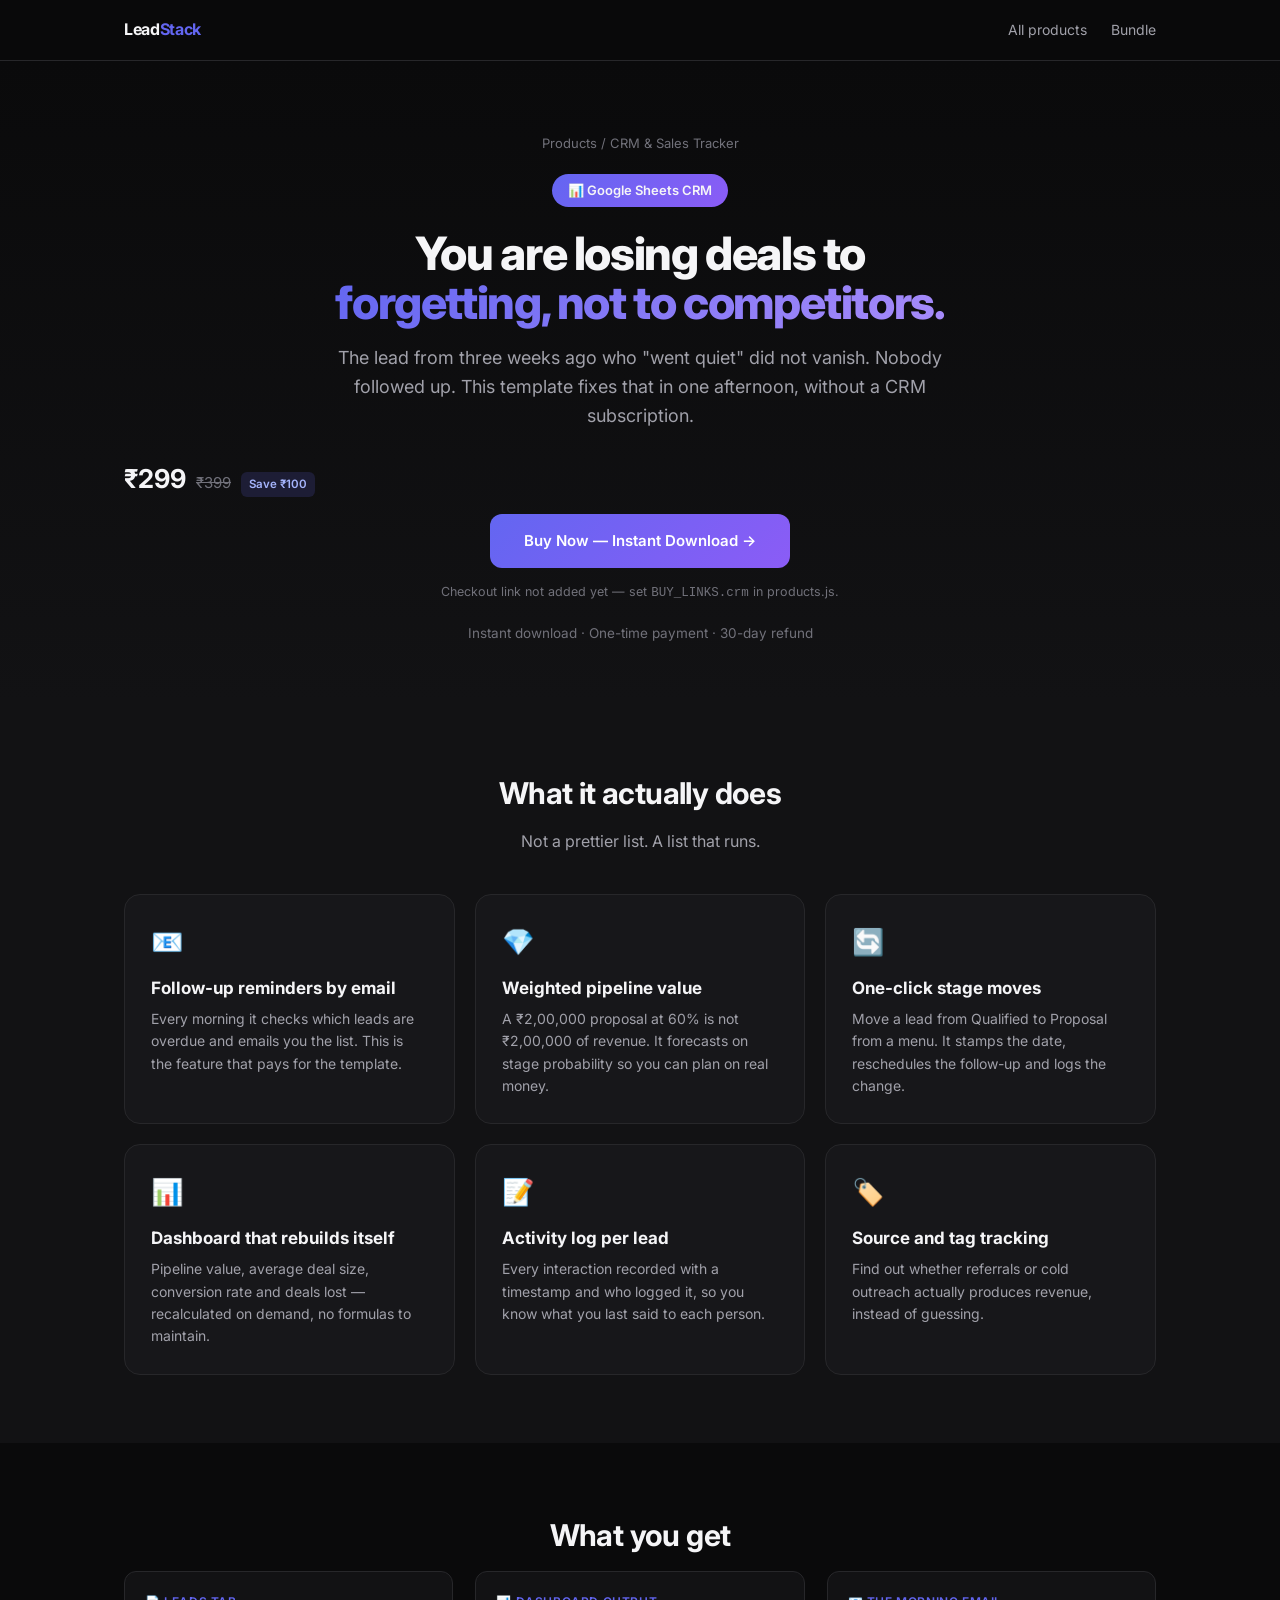
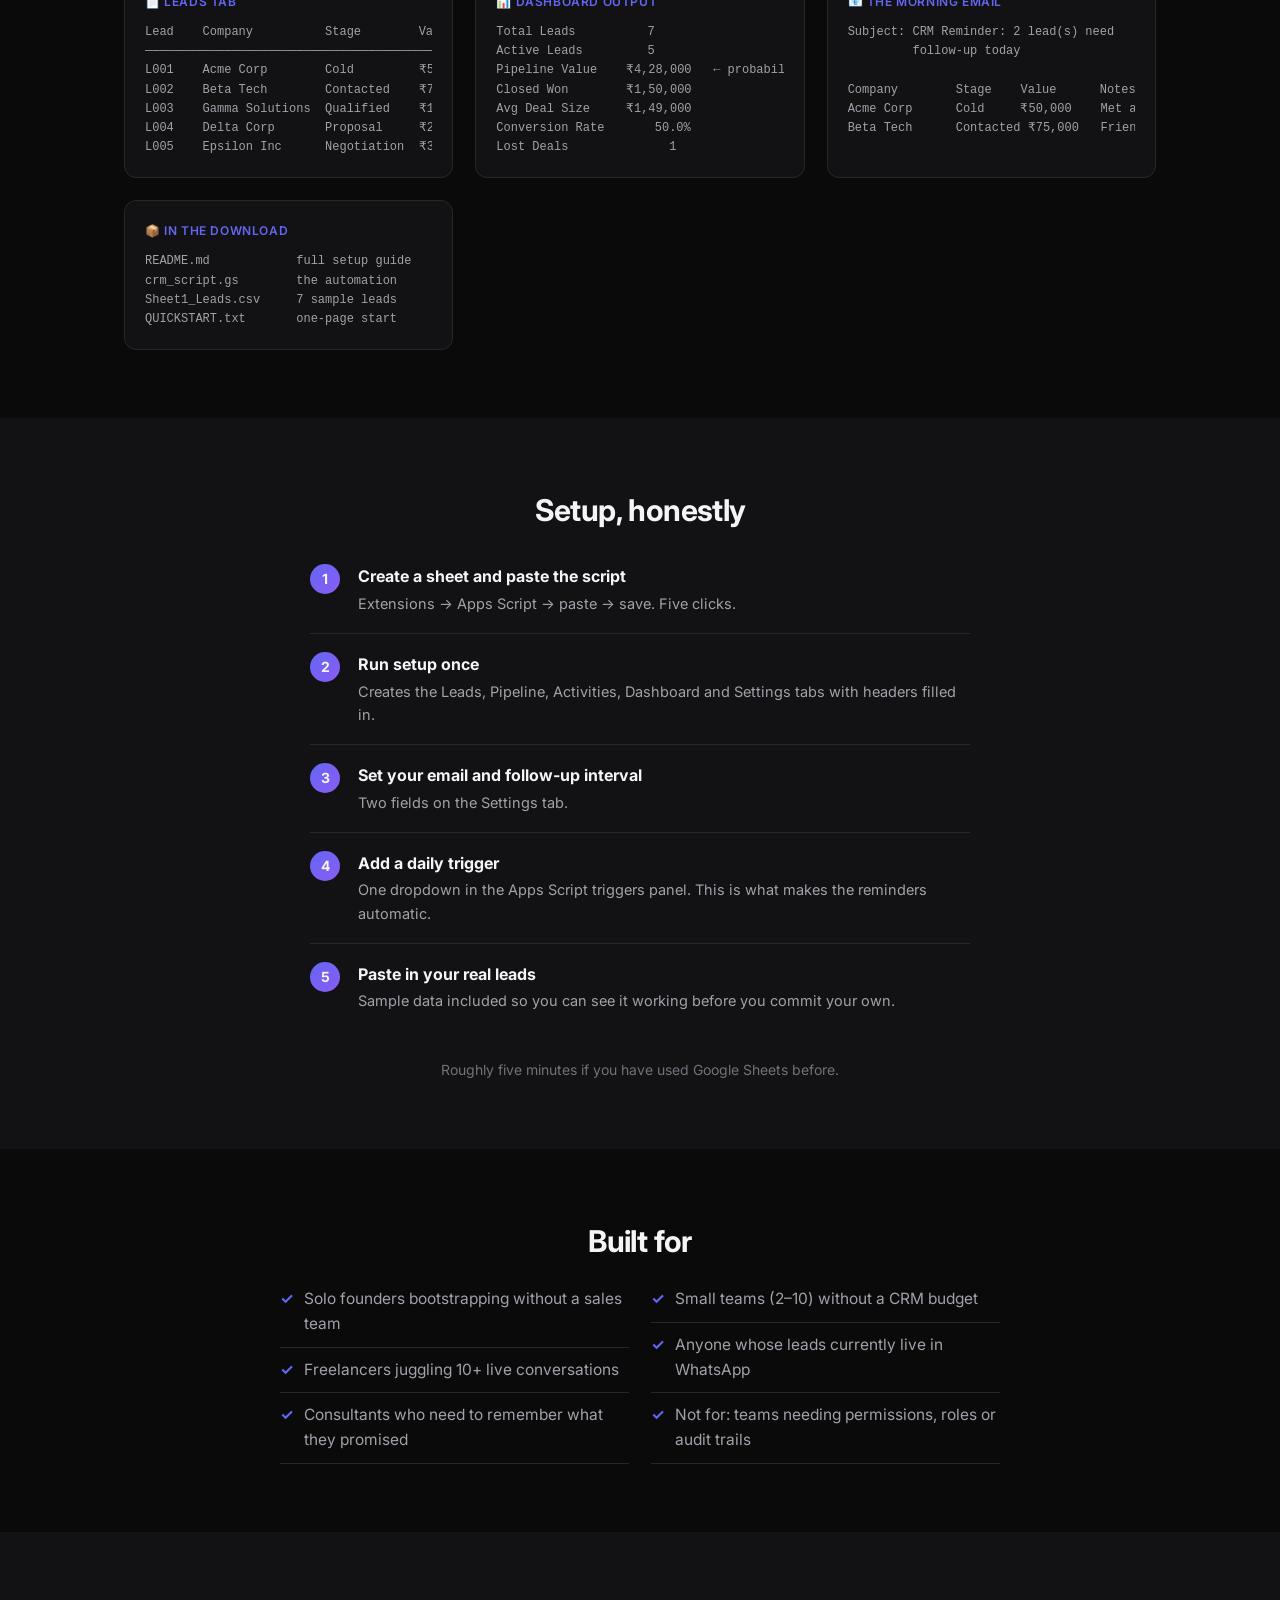
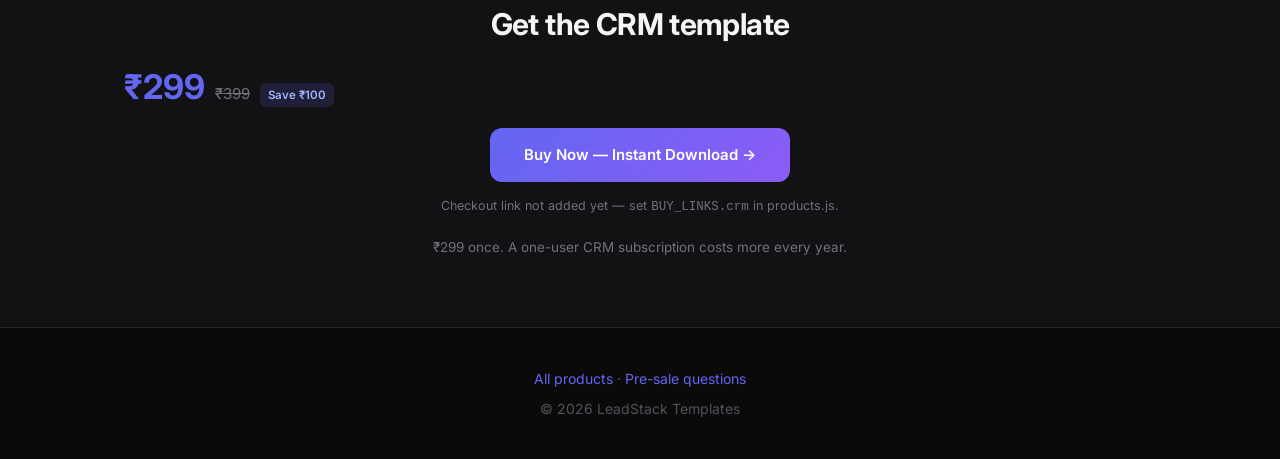
==== site/crm.html @ 190175d3 "Build a sellable product catalog around the CRM template The repo had one half-finished product and " ====
<!DOCTYPE html>
<html lang="en">
<head>
  <meta charset="UTF-8">
  <meta name="viewport" content="width=device-width, initial-scale=1.0">
  <title>CRM & Sales Tracker Template — LeadStack</title>
  <meta name="description" content="Turn a messy lead list into a working sales pipeline in 5 minutes. Automated follow-up reminders, weighted revenue dashboard and activity log, all inside Google Sheets.">
  <link href="https://fonts.googleapis.com/css2?family=Inter:wght@400;500;600;700;800&display=swap" rel="stylesheet">
  <link rel="stylesheet" href="styles.css">
</head>
<body>
  <nav class="nav">
    <div class="container nav-inner">
      <a class="logo" href="index.html">Lead<span>Stack</span></a>
      <div class="nav-links"><a href="index.html#products">All products</a><a href="index.html#bundle">Bundle</a></div>
    </div>
  </nav>

  <header class="hero">
    <div class="container">
      <div class="breadcrumbs"><a href="index.html">Products</a> / CRM &amp; Sales Tracker</div>
      <div class="hero-badge">📊 Google Sheets CRM</div>
      <h1>You are losing deals to<br><em>forgetting, not to competitors.</em></h1>
      <p>The lead from three weeks ago who "went quiet" did not vanish. Nobody followed up. This template fixes that in one afternoon, without a CRM subscription.</p>
      <div data-price="crm"></div>
      <div class="cta-row" style="margin-top:8px"><div data-buy="crm"></div></div>
      <div class="assure">Instant download · One-time payment · 30-day refund</div>
    </div>
  </header>

  <section class="alt">
    <div class="container">
      <h2>What it actually does</h2>
      <p class="sub">Not a prettier list. A list that runs.</p>
      <div class="features">
        <div class="feature"><div class="icon">📧</div><h3>Follow-up reminders by email</h3><p>Every morning it checks which leads are overdue and emails you the list. This is the feature that pays for the template.</p></div>
        <div class="feature"><div class="icon">💎</div><h3>Weighted pipeline value</h3><p>A ₹2,00,000 proposal at 60% is not ₹2,00,000 of revenue. It forecasts on stage probability so you can plan on real money.</p></div>
        <div class="feature"><div class="icon">🔄</div><h3>One-click stage moves</h3><p>Move a lead from Qualified to Proposal from a menu. It stamps the date, reschedules the follow-up and logs the change.</p></div>
        <div class="feature"><div class="icon">📊</div><h3>Dashboard that rebuilds itself</h3><p>Pipeline value, average deal size, conversion rate and deals lost — recalculated on demand, no formulas to maintain.</p></div>
        <div class="feature"><div class="icon">📝</div><h3>Activity log per lead</h3><p>Every interaction recorded with a timestamp and who logged it, so you know what you last said to each person.</p></div>
        <div class="feature"><div class="icon">🏷️</div><h3>Source and tag tracking</h3><p>Find out whether referrals or cold outreach actually produces revenue, instead of guessing.</p></div>
      </div>
    </div>
  </section>

  <section>
    <div class="container">
      <h2>What you get</h2>
      <div class="two-col">
        <div class="demo-card"><div class="label">📄 Leads tab</div>
<pre>Lead    Company          Stage        Value      Follow-up
──────────────────────────────────────────────────────────
L001    Acme Corp        Cold         ₹50,000    25 Sep
L002    Beta Tech        Contacted    ₹75,000    26 Sep
L003    Gamma Solutions  Qualified    ₹1,20,000  29 Sep
L004    Delta Corp       Proposal     ₹2,00,000  02 Oct
L005    Epsilon Inc      Negotiation  ₹3,00,000  04 Oct</pre></div>
        <div class="demo-card"><div class="label">📊 Dashboard output</div>
<pre>Total Leads          7
Active Leads         5
Pipeline Value    ₹4,28,000   ← probability-weighted
Closed Won        ₹1,50,000
Avg Deal Size     ₹1,49,000
Conversion Rate       50.0%
Lost Deals              1</pre></div>
        <div class="demo-card"><div class="label">📧 The morning email</div>
<pre>Subject: CRM Reminder: 2 lead(s) need
         follow-up today

Company        Stage    Value      Notes
Acme Corp      Cold     ₹50,000    Met at conference
Beta Tech      Contacted ₹75,000   Friend referral</pre></div>
        <div class="demo-card"><div class="label">📦 In the download</div>
<pre>README.md            full setup guide
crm_script.gs        the automation
Sheet1_Leads.csv     7 sample leads
QUICKSTART.txt       one-page start</pre></div>
      </div>
    </div>
  </section>

  <section class="alt">
    <div class="container">
      <h2>Setup, honestly</h2>
      <div class="steps">
        <div class="step"><div class="n">1</div><div><h4>Create a sheet and paste the script</h4><p>Extensions → Apps Script → paste → save. Five clicks.</p></div></div>
        <div class="step"><div class="n">2</div><div><h4>Run setup once</h4><p>Creates the Leads, Pipeline, Activities, Dashboard and Settings tabs with headers filled in.</p></div></div>
        <div class="step"><div class="n">3</div><div><h4>Set your email and follow-up interval</h4><p>Two fields on the Settings tab.</p></div></div>
        <div class="step"><div class="n">4</div><div><h4>Add a daily trigger</h4><p>One dropdown in the Apps Script triggers panel. This is what makes the reminders automatic.</p></div></div>
        <div class="step"><div class="n">5</div><div><h4>Paste in your real leads</h4><p>Sample data included so you can see it working before you commit your own.</p></div></div>
      </div>
      <p style="text-align:center;color:var(--dim);font-size:14px;margin-top:28px">Roughly five minutes if you have used Google Sheets before.</p>
    </div>
  </section>

  <section>
    <div class="container">
      <h2>Built for</h2>
      <div class="two-col" style="max-width:720px;margin:0 auto">
        <ul class="who-list" style="list-style:none">
          <li>Solo founders bootstrapping without a sales team</li>
          <li>Freelancers juggling 10+ live conversations</li>
          <li>Consultants who need to remember what they promised</li>
        </ul>
        <ul class="who-list" style="list-style:none">
          <li>Small teams (2–10) without a CRM budget</li>
          <li>Anyone whose leads currently live in WhatsApp</li>
          <li>Not for: teams needing permissions, roles or audit trails</li>
        </ul>
      </div>
    </div>
  </section>

  <section class="alt buy">
    <div class="container">
      <h2>Get the CRM template</h2>
      <div data-price="crm"></div>
      <div data-buy="crm"></div>
      <div class="assure">₹299 once. A one-user CRM subscription costs more every year.</div>
    </div>
  </section>

  <footer class="footer">
    <div class="container">
      <p><a href="index.html">All products</a> · <a href="mailto:hello@leadstack.dev">Pre-sale questions</a></p>
      <p style="margin-top:8px">© <span data-year>2026</span> LeadStack Templates</p>
    </div>
  </footer>
  <script src="products.js"></script>
  <script src="store.js"></script>
</body>
</html>
---- site/styles.css ----
/* Shared styles for the storefront. */
* { margin: 0; padding: 0; box-sizing: border-box; }
:root {
  --bg: #0a0a0b; --bg-alt: #121214; --card: #17171a;
  --line: #27272a; --text: #f5f5f7; --muted: #a1a1aa; --dim: #71717a;
  --brand: #6366f1; --brand-2: #8b5cf6;
}
body {
  font-family: 'Inter', -apple-system, BlinkMacSystemFont, 'Segoe UI', sans-serif;
  background: var(--bg); color: var(--text); line-height: 1.6;
  -webkit-font-smoothing: antialiased;
}
.container { max-width: 1080px; margin: 0 auto; padding: 0 24px; }
a { color: var(--brand); }

/* Nav */
.nav { position: sticky; top: 0; z-index: 10; background: rgba(10,10,11,.85); backdrop-filter: blur(12px); border-bottom: 1px solid var(--line); }
.nav-inner { display: flex; align-items: center; justify-content: space-between; height: 60px; }
.logo { font-weight: 700; font-size: 16px; letter-spacing: -.02em; color: var(--text); text-decoration: none; }
.logo span { color: var(--brand); }
.nav-links { display: flex; gap: 24px; font-size: 14px; }
.nav-links a { color: var(--muted); text-decoration: none; }
.nav-links a:hover { color: var(--text); }

/* Hero */
.hero { padding: 72px 0 56px; text-align: center; background: linear-gradient(180deg, var(--bg) 0%, var(--bg-alt) 100%); }
.hero-badge { display: inline-block; padding: 6px 16px; border-radius: 100px; background: linear-gradient(135deg, var(--brand), var(--brand-2)); font-size: 13px; font-weight: 600; margin-bottom: 22px; }
.hero h1 { font-size: 46px; font-weight: 800; line-height: 1.08; letter-spacing: -.03em; margin-bottom: 16px; }
.hero h1 em { font-style: normal; background: linear-gradient(135deg, var(--brand), #a78bfa); -webkit-background-clip: text; background-clip: text; -webkit-text-fill-color: transparent; }
.hero p { font-size: 18px; color: var(--muted); max-width: 620px; margin: 0 auto 28px; }
.cta { display: inline-block; padding: 15px 34px; background: #fff; color: var(--bg); font-size: 15px; font-weight: 600; border-radius: 12px; text-decoration: none; transition: transform .18s, box-shadow .18s; }
.cta:hover { transform: translateY(-2px); box-shadow: 0 12px 32px rgba(99,102,241,.3); }
.cta.brand { background: linear-gradient(135deg, var(--brand), var(--brand-2)); color: #fff; }
.cta.ghost { background: transparent; color: var(--text); border: 1px solid var(--line); }
.cta-row { display: flex; gap: 12px; justify-content: center; flex-wrap: wrap; }

/* Sections */
section { padding: 68px 0; }
section.alt { background: var(--bg-alt); }
h2 { font-size: 30px; font-weight: 700; letter-spacing: -.02em; text-align: center; margin-bottom: 12px; }
.sub { text-align: center; color: var(--muted); max-width: 560px; margin: 0 auto 40px; font-size: 16px; }

/* Product cards */
.grid { display: grid; grid-template-columns: repeat(auto-fit, minmax(280px, 1fr)); gap: 20px; }
.card { background: var(--card); border: 1px solid var(--line); border-radius: 16px; padding: 26px; display: flex; flex-direction: column; transition: border-color .18s, transform .18s; }
.card:hover { border-color: #3f3f46; transform: translateY(-3px); }
.card .icon { font-size: 26px; margin-bottom: 14px; }
.card h3 { font-size: 19px; margin-bottom: 6px; letter-spacing: -.01em; }
.card .tag { color: var(--muted); font-size: 14px; margin-bottom: 14px; }
.card ul { list-style: none; margin-bottom: 20px; flex: 1; }
.card li { font-size: 13.5px; color: var(--muted); padding: 4px 0 4px 20px; position: relative; }
.card li::before { content: "✓"; position: absolute; left: 0; color: var(--brand); font-weight: 700; }
.price-row { display: flex; align-items: baseline; gap: 10px; margin-bottom: 14px; }
.price { font-size: 26px; font-weight: 700; }
.was { color: var(--dim); text-decoration: line-through; font-size: 15px; }
.save { background: rgba(99,102,241,.16); color: #a5b4fc; font-size: 11.5px; font-weight: 600; padding: 3px 8px; border-radius: 6px; }
.card .fmt { font-size: 12px; color: var(--dim); margin-bottom: 14px; }

/* Feature list */
.features { display: grid; grid-template-columns: repeat(auto-fit, minmax(290px, 1fr)); gap: 20px; }
.feature { padding: 26px; background: var(--card); border: 1px solid var(--line); border-radius: 16px; }
.feature .icon { font-size: 26px; margin-bottom: 12px; }
.feature h3 { font-size: 17px; margin-bottom: 6px; }
.feature p { color: var(--muted); font-size: 14px; }

/* Code / demo block */
pre { font-family: 'SF Mono', 'Fira Code', ui-monospace, monospace; font-size: 12px; color: var(--muted); overflow-x: auto; }
.demo-card { background: var(--bg-alt); border: 1px solid var(--line); border-radius: 12px; padding: 20px; }
.demo-card .label { font-size: 12px; font-weight: 600; color: var(--brand); margin-bottom: 12px; text-transform: uppercase; letter-spacing: .05em; }

/* Steps */
.steps { max-width: 660px; margin: 0 auto; }
.step { display: flex; gap: 18px; padding: 18px 0; border-bottom: 1px solid var(--line); }
.step:last-child { border-bottom: none; }
.step .n { flex: none; width: 30px; height: 30px; border-radius: 50%; background: linear-gradient(135deg, var(--brand), var(--brand-2)); display: grid; place-items: center; font-size: 14px; font-weight: 700; }
.step h4 { font-size: 16px; margin-bottom: 2px; }
.step p { color: var(--muted); font-size: 14.5px; }

/* Buy box */
.buy { text-align: center; }
.buy .price { font-size: 34px; color: var(--brand); }
.assure { margin-top: 20px; font-size: 13.5px; color: var(--dim); }

/* Notice when links are not wired up yet */
.note { margin-top: 14px; font-size: 12.5px; color: var(--dim); }

/* FAQ */
.faq { max-width: 680px; margin: 0 auto; }
.faq details { border-bottom: 1px solid var(--line); padding: 16px 0; }
.faq summary { cursor: pointer; font-weight: 600; font-size: 16px; list-style: none; }
.faq summary::-webkit-details-marker { display: none; }
.faq summary::after { content: "+"; float: right; color: var(--brand); font-size: 20px; line-height: 1; }
.faq details[open] summary::after { content: "–"; }
.faq p { color: var(--muted); font-size: 14.5px; margin-top: 10px; }

/* Audience list */
.who-list li { list-style: none; padding: 10px 0 10px 24px; font-size: 15.5px; border-bottom: 1px solid var(--line); position: relative; color: var(--muted); }
.who-list li::before { content: "✓"; position: absolute; left: 0; color: var(--brand); font-weight: 700; }

/* Table */
table { width: 100%; border-collapse: collapse; font-size: 14px; }
th, td { text-align: left; padding: 11px 12px; border-bottom: 1px solid var(--line); }
th { color: var(--muted); font-size: 12px; text-transform: uppercase; letter-spacing: .04em; }

.footer { text-align: center; padding: 40px 24px; color: #52525b; font-size: 14px; border-top: 1px solid var(--line); }
.footer a { color: var(--brand); text-decoration: none; }
.breadcrumbs { font-size: 13px; color: var(--dim); margin-bottom: 20px; }
.breadcrumbs a { color: var(--dim); text-decoration: none; }
.breadcrumbs a:hover { color: var(--text); }
.two-col { display: grid; grid-template-columns: repeat(auto-fit, minmax(320px, 1fr)); gap: 22px; }

@media (max-width: 640px) {
  .hero { padding: 48px 0 40px; }
  .hero h1 { font-size: 32px; }
  .nav-links { display: none; }
  section { padding: 48px 0; }
  h2 { font-size: 25px; }
}
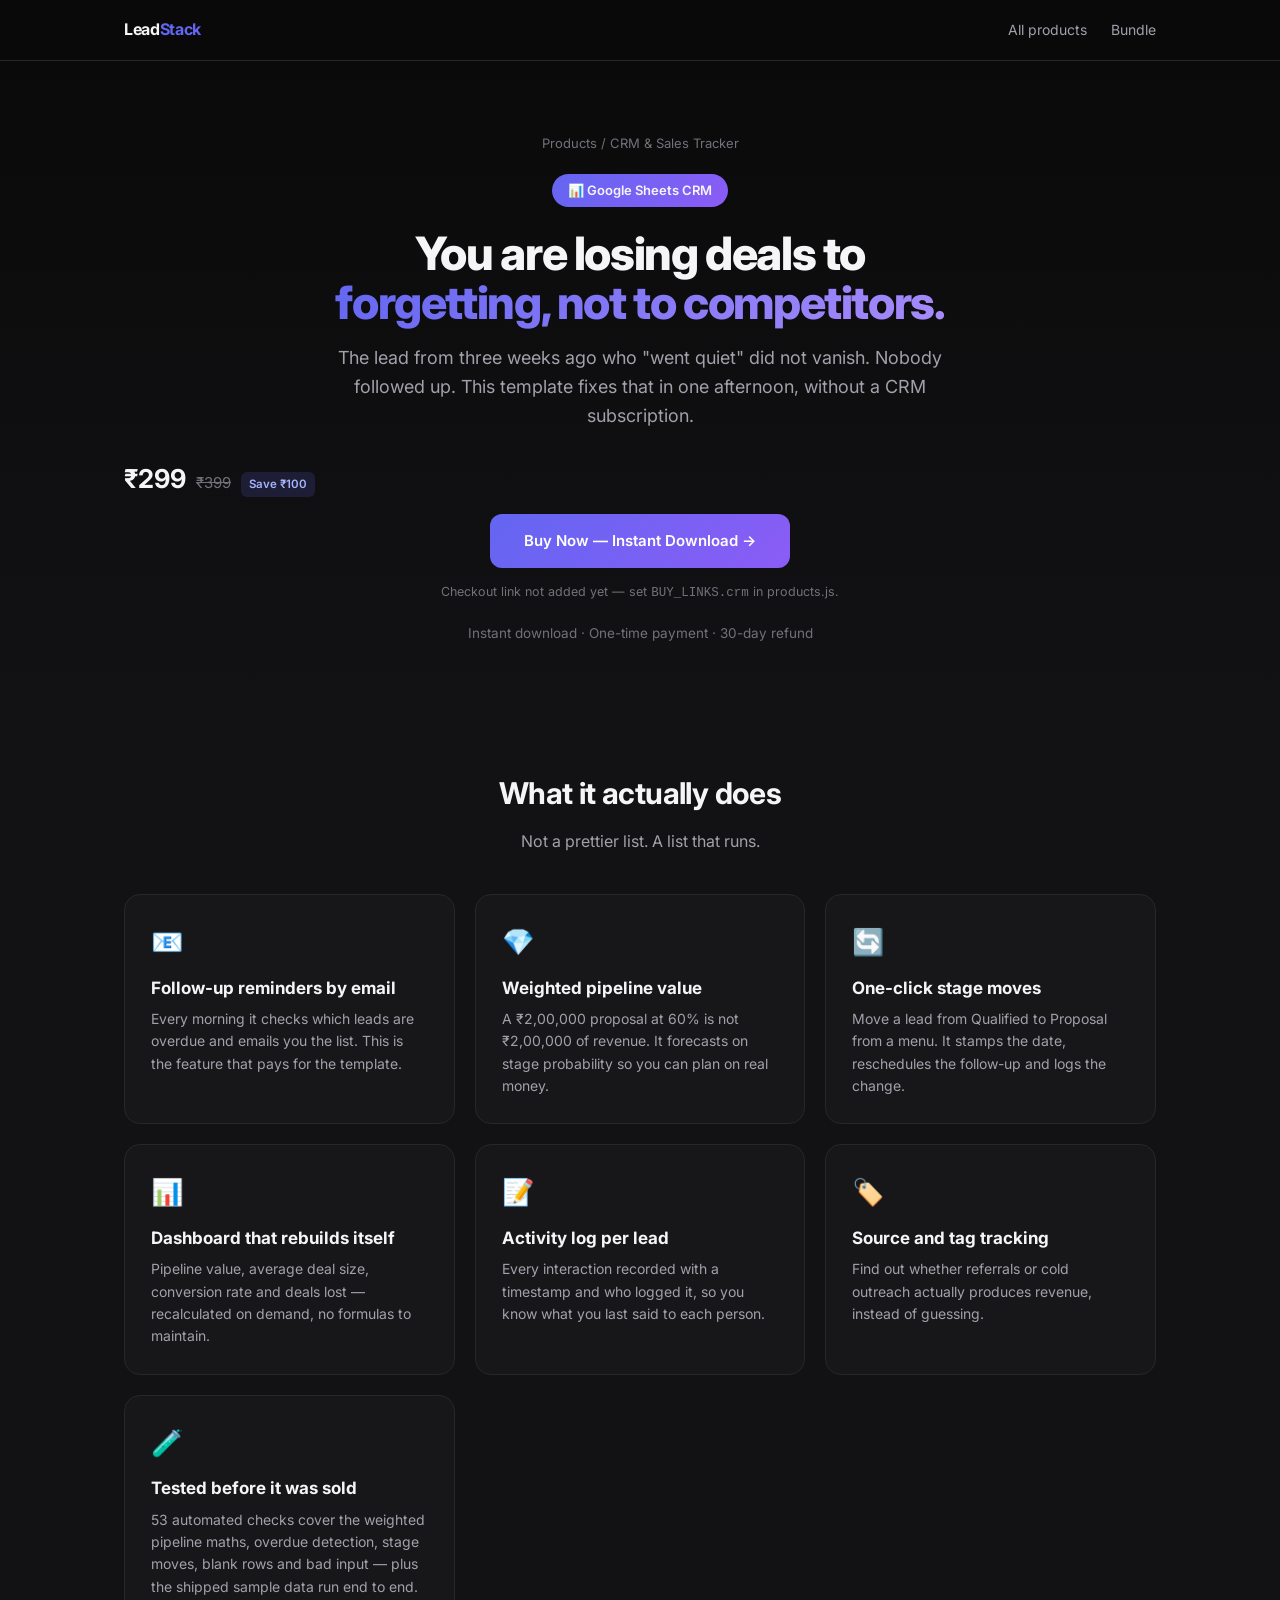
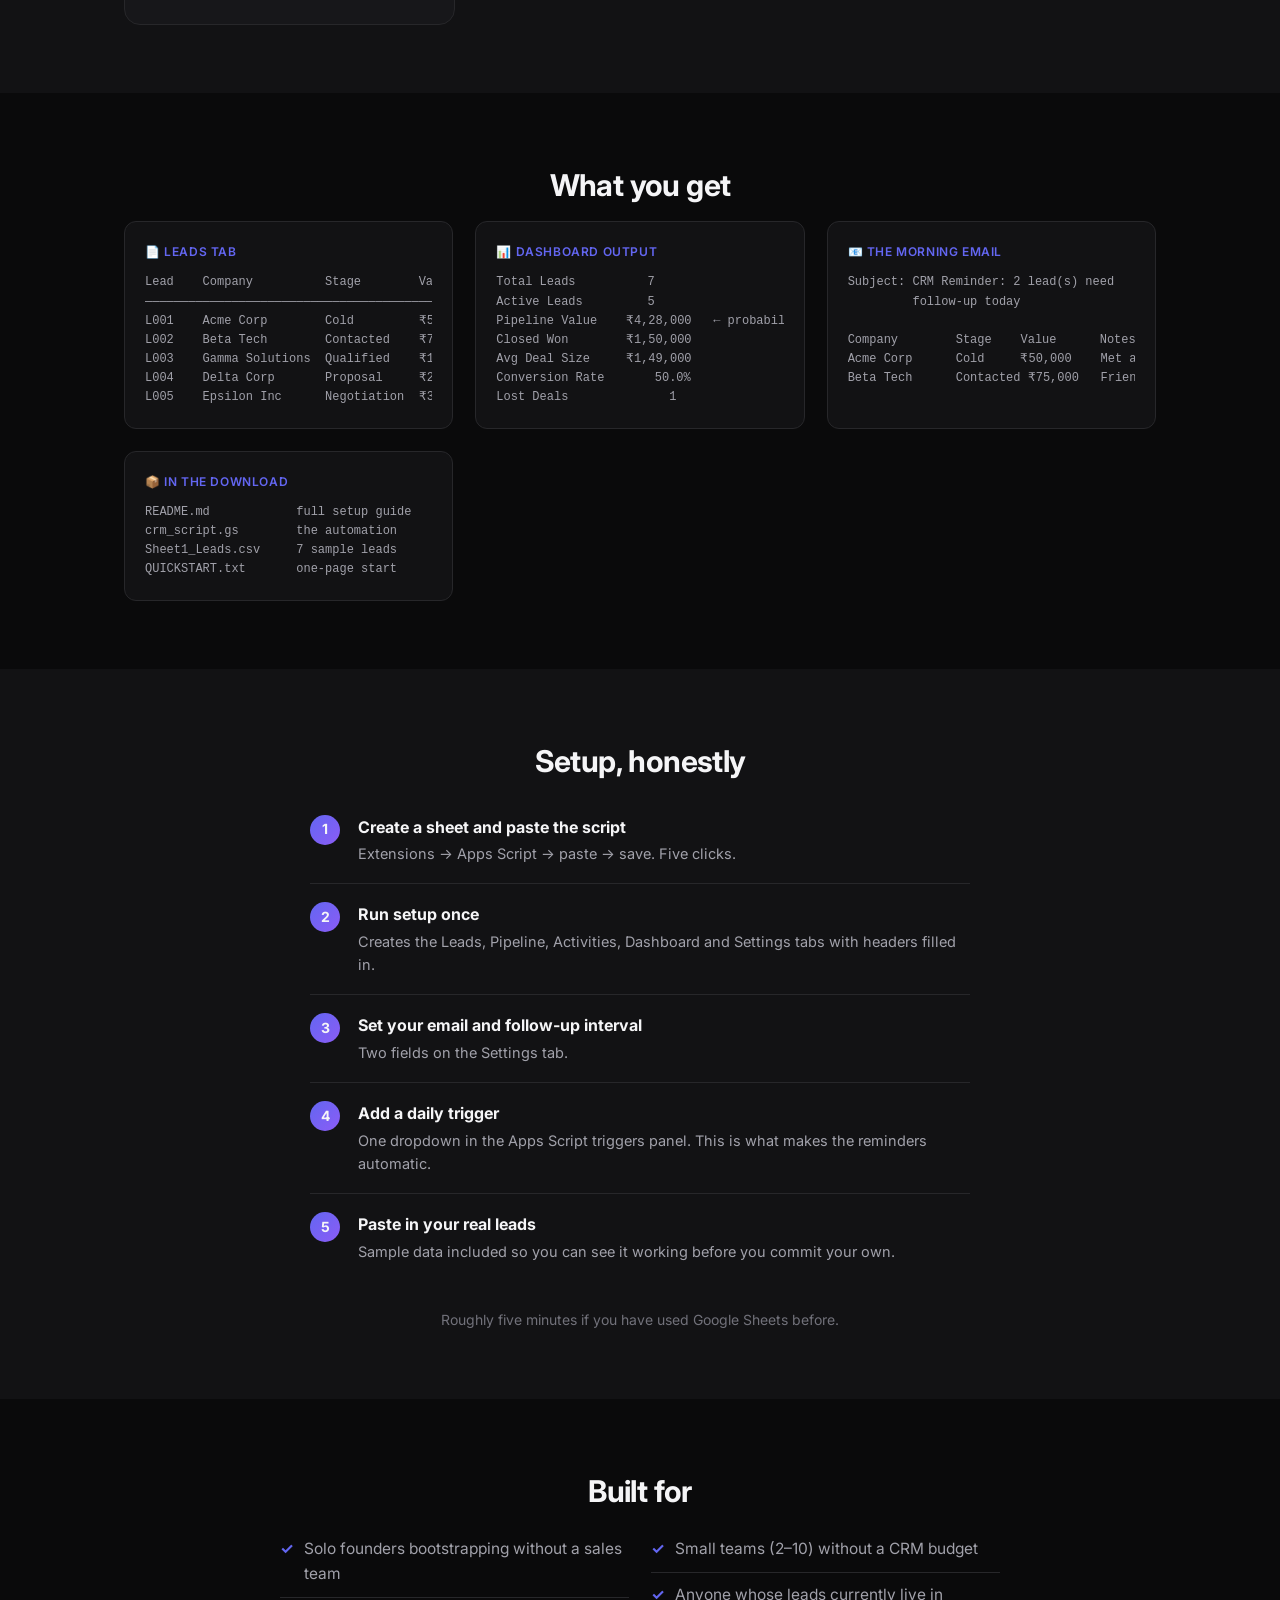
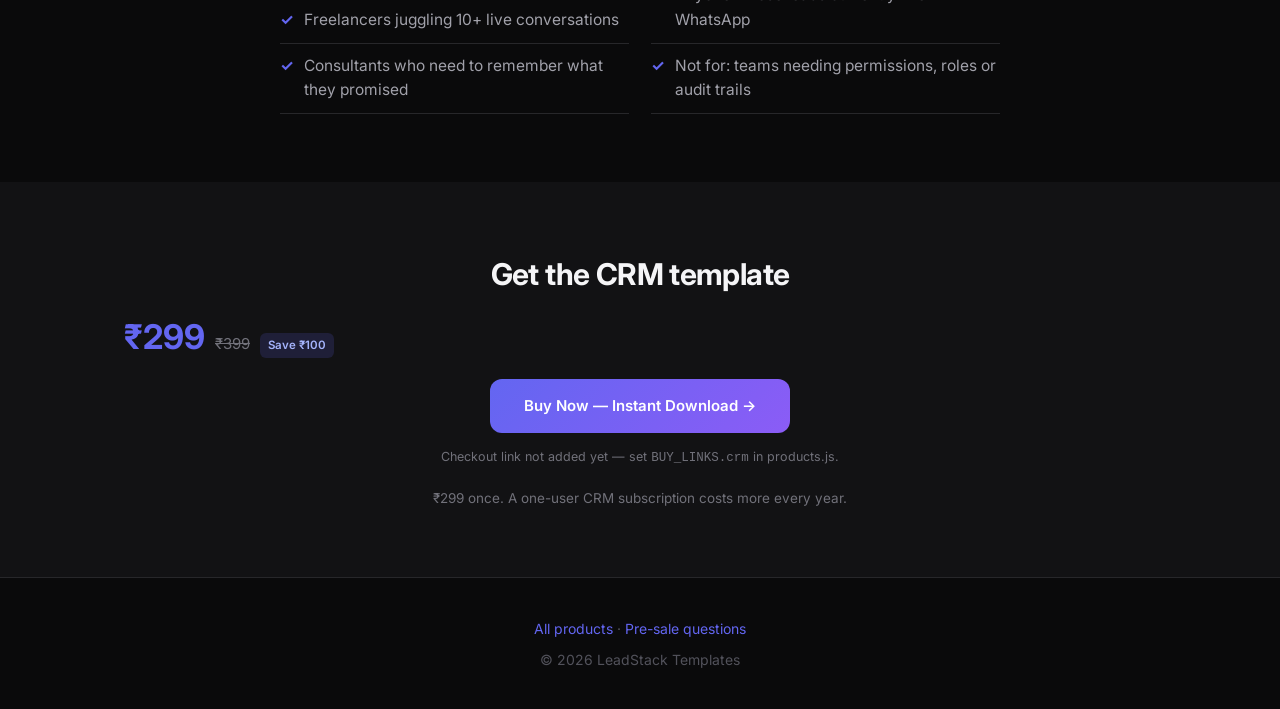
==== commit 9adc6a6b: "Add Proposals & Quotes Kit and make the products share one spreadsheet The catalog had a hole where " ====
--- a/site/crm.html
+++ b/site/crm.html
@@ -39,6 +39,7 @@
         <div class="feature"><div class="icon">📊</div><h3>Dashboard that rebuilds itself</h3><p>Pipeline value, average deal size, conversion rate and deals lost — recalculated on demand, no formulas to maintain.</p></div>
         <div class="feature"><div class="icon">📝</div><h3>Activity log per lead</h3><p>Every interaction recorded with a timestamp and who logged it, so you know what you last said to each person.</p></div>
         <div class="feature"><div class="icon">🏷️</div><h3>Source and tag tracking</h3><p>Find out whether referrals or cold outreach actually produces revenue, instead of guessing.</p></div>
+        <div class="feature"><div class="icon">🧪</div><h3>Tested before it was sold</h3><p><span data-checks="crm">53</span> automated checks cover the weighted pipeline maths, overdue detection, stage moves, blank rows and bad input — plus the shipped sample data run end to end.</p></div>
       </div>
     </div>
   </section>
